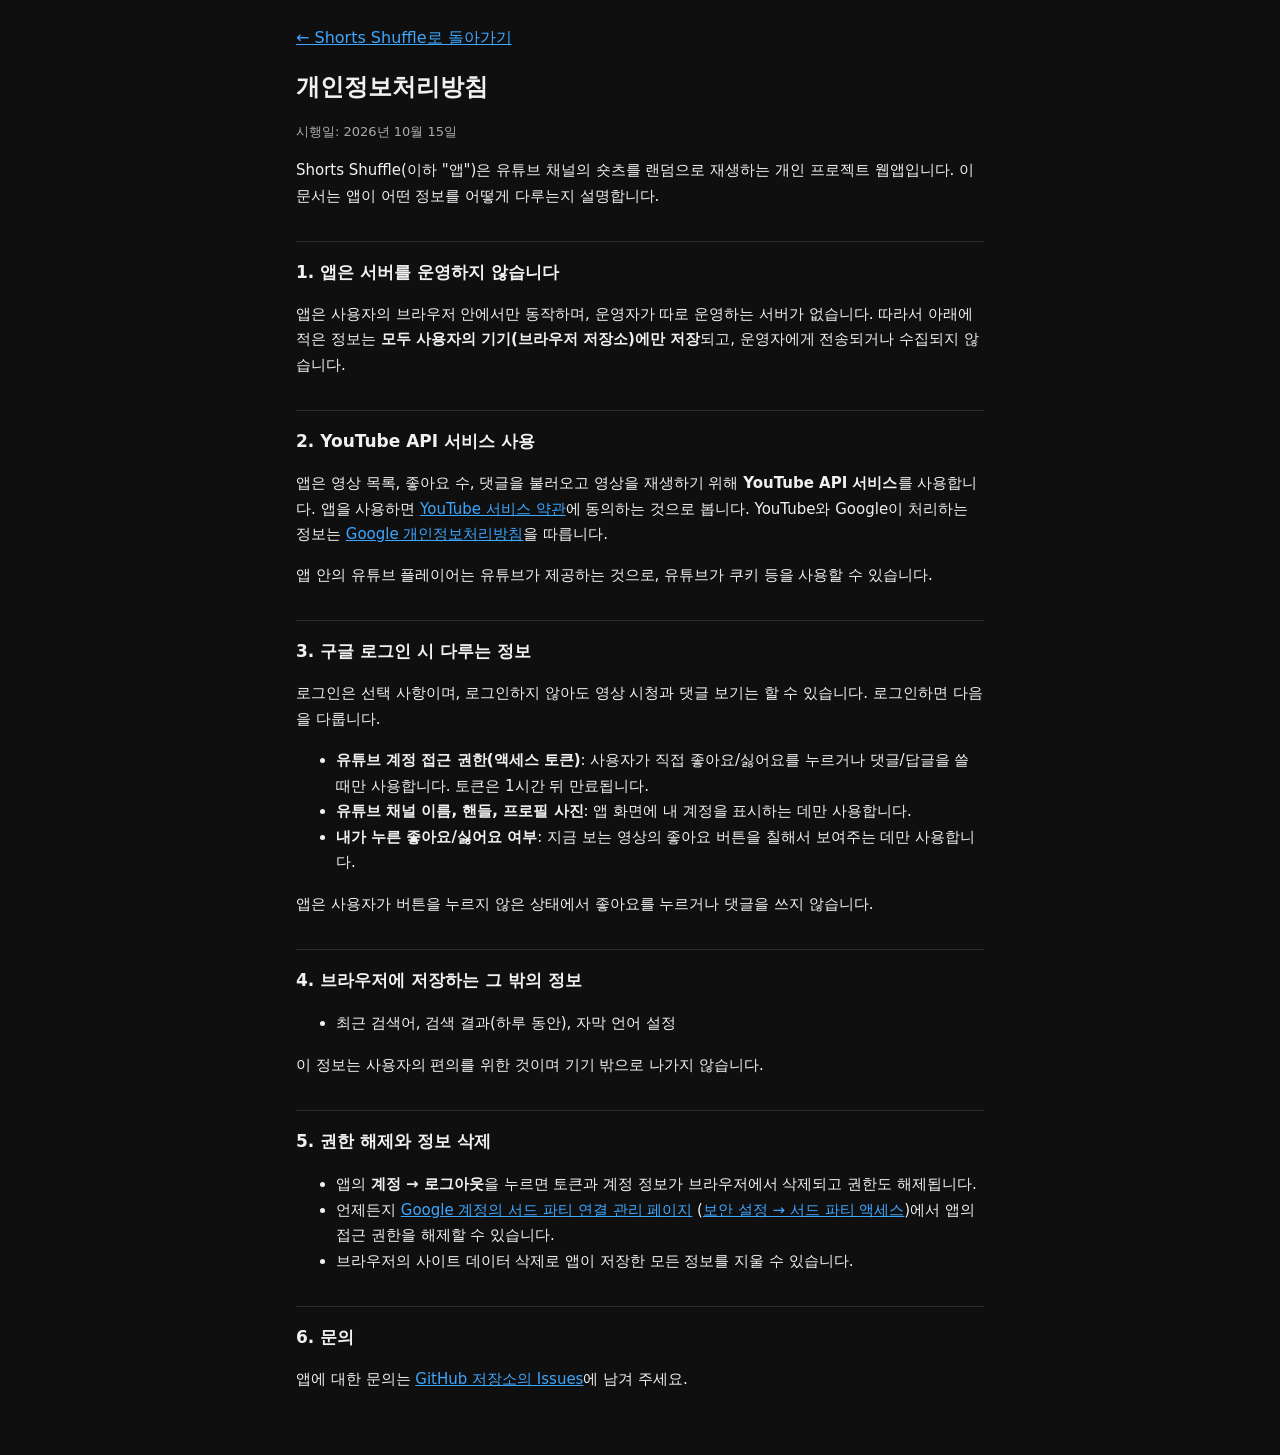
==== privacy.html @ 3e86a67e "구글 로그인 기능 추가 (클라이언트 ID 설정 전이라 아직 숨김) - auth.js: Google Identity Services 토큰 방식 로그인, 만료 시 조용히 다시 받기, " ====
<!doctype html>
<html lang="ko">
<head>
  <meta charset="utf-8">
  <meta name="viewport" content="width=device-width, initial-scale=1, viewport-fit=cover">
  <meta name="theme-color" content="#000000">
  <title>개인정보처리방침 - Shorts Shuffle</title>
  <link rel="icon" type="image/png" sizes="32x32" href="icons/favicon-32.png">
  <style>
    :root {
      --bg: #0f0f0f;
      --fg: #f1f1f1;
      --muted: #aaaaaa;
      --line: rgba(255, 255, 255, 0.12);
      --link: #3ea6ff;
    }

    * {
      box-sizing: border-box;
    }

    body {
      margin: 0;
      background: var(--bg);
      color: var(--fg);
      font-family: system-ui, -apple-system, "Apple SD Gothic Neo", "Noto Sans KR", sans-serif;
      line-height: 1.7;
    }

    main {
      max-width: 720px;
      margin: 0 auto;
      padding: calc(env(safe-area-inset-top) + 24px) 16px calc(env(safe-area-inset-bottom) + 48px);
    }

    h1 {
      margin: 16px 0 4px;
      font-size: 24px;
    }

    h2 {
      margin: 32px 0 8px;
      padding-top: 16px;
      border-top: 1px solid var(--line);
      font-size: 17px;
    }

    p,
    li {
      font-size: 15px;
    }

    .muted {
      color: var(--muted);
      font-size: 13px;
    }

    a {
      color: var(--link);
      overflow-wrap: anywhere;
    }
  </style>
</head>
<body>
  <main>
    <a href="./">← Shorts Shuffle로 돌아가기</a>
    <h1>개인정보처리방침</h1>
    <p class="muted">시행일: 2026년 10월 15일</p>

    <p>
      Shorts Shuffle(이하 "앱")은 유튜브 채널의 숏츠를 랜덤으로 재생하는 개인 프로젝트 웹앱입니다.
      이 문서는 앱이 어떤 정보를 어떻게 다루는지 설명합니다.
    </p>

    <h2>1. 앱은 서버를 운영하지 않습니다</h2>
    <p>
      앱은 사용자의 브라우저 안에서만 동작하며, 운영자가 따로 운영하는 서버가 없습니다.
      따라서 아래에 적은 정보는 <strong>모두 사용자의 기기(브라우저 저장소)에만 저장</strong>되고, 운영자에게 전송되거나 수집되지 않습니다.
    </p>

    <h2>2. YouTube API 서비스 사용</h2>
    <p>
      앱은 영상 목록, 좋아요 수, 댓글을 불러오고 영상을 재생하기 위해 <strong>YouTube API 서비스</strong>를 사용합니다.
      앱을 사용하면 <a href="https://www.youtube.com/t/terms" target="_blank" rel="noopener">YouTube 서비스 약관</a>에 동의하는 것으로 봅니다.
      YouTube와 Google이 처리하는 정보는 <a href="https://policies.google.com/privacy" target="_blank" rel="noopener">Google 개인정보처리방침</a>을 따릅니다.
    </p>
    <p>
      앱 안의 유튜브 플레이어는 유튜브가 제공하는 것으로, 유튜브가 쿠키 등을 사용할 수 있습니다.
    </p>

    <h2>3. 구글 로그인 시 다루는 정보</h2>
    <p>로그인은 선택 사항이며, 로그인하지 않아도 영상 시청과 댓글 보기는 할 수 있습니다. 로그인하면 다음을 다룹니다.</p>
    <ul>
      <li><strong>유튜브 계정 접근 권한(액세스 토큰)</strong>: 사용자가 직접 좋아요/싫어요를 누르거나 댓글/답글을 쓸 때만 사용합니다. 토큰은 1시간 뒤 만료됩니다.</li>
      <li><strong>유튜브 채널 이름, 핸들, 프로필 사진</strong>: 앱 화면에 내 계정을 표시하는 데만 사용합니다.</li>
      <li><strong>내가 누른 좋아요/싫어요 여부</strong>: 지금 보는 영상의 좋아요 버튼을 칠해서 보여주는 데만 사용합니다.</li>
    </ul>
    <p>앱은 사용자가 버튼을 누르지 않은 상태에서 좋아요를 누르거나 댓글을 쓰지 않습니다.</p>

    <h2>4. 브라우저에 저장하는 그 밖의 정보</h2>
    <ul>
      <li>최근 검색어, 검색 결과(하루 동안), 자막 언어 설정</li>
    </ul>
    <p>이 정보는 사용자의 편의를 위한 것이며 기기 밖으로 나가지 않습니다.</p>

    <h2>5. 권한 해제와 정보 삭제</h2>
    <ul>
      <li>앱의 <strong>계정 → 로그아웃</strong>을 누르면 토큰과 계정 정보가 브라우저에서 삭제되고 권한도 해제됩니다.</li>
      <li>
        언제든지 <a href="https://myaccount.google.com/connections" target="_blank" rel="noopener">Google 계정의 서드 파티 연결 관리 페이지</a>
        (<a href="https://security.google.com/settings/security/permissions" target="_blank" rel="noopener">보안 설정 → 서드 파티 액세스</a>)에서 앱의 접근 권한을 해제할 수 있습니다.
      </li>
      <li>브라우저의 사이트 데이터 삭제로 앱이 저장한 모든 정보를 지울 수 있습니다.</li>
    </ul>

    <h2>6. 문의</h2>
    <p>
      앱에 대한 문의는 <a href="https://github.com/cm0474-jpg/youtube-shorts-shuffle/issues" target="_blank" rel="noopener">GitHub 저장소의 Issues</a>에 남겨 주세요.
    </p>
  </main>
</body>
</html>
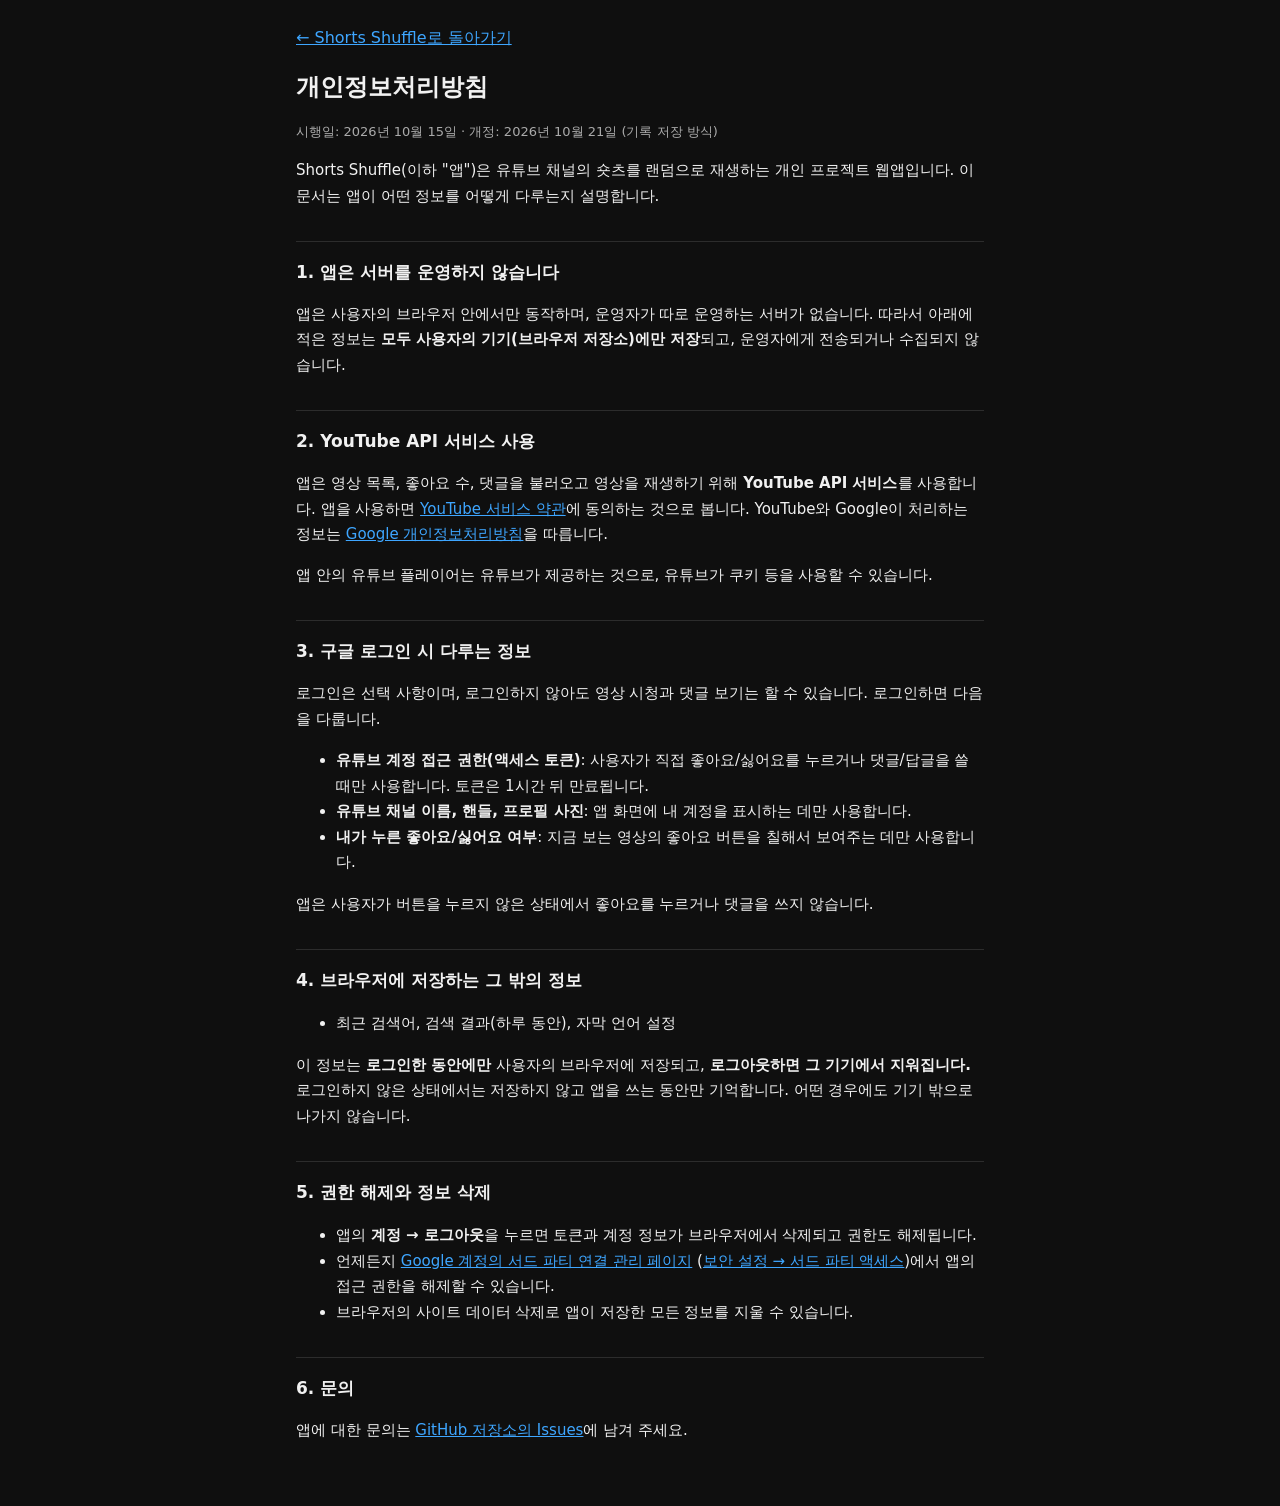
==== commit d30cd8f6: "#3 기록은 계정 단위로만: 로그인한 동안만 저장, 로그아웃하면 이 기기에서 삭제 - js/user-data.js: 최근 검색어·검색 결과 저장본·자막 설정의 저장을 한 곳에서 관" ====
--- a/privacy.html
+++ b/privacy.html
@@ -65,7 +65,7 @@
   <main>
     <a href="./">← Shorts Shuffle로 돌아가기</a>
     <h1>개인정보처리방침</h1>
-    <p class="muted">시행일: 2026년 10월 15일</p>
+    <p class="muted">시행일: 2026년 10월 15일 · 개정: 2026년 10월 21일 (기록 저장 방식)</p>
 
     <p>
       Shorts Shuffle(이하 "앱")은 유튜브 채널의 숏츠를 랜덤으로 재생하는 개인 프로젝트 웹앱입니다.
@@ -101,7 +101,10 @@
     <ul>
       <li>최근 검색어, 검색 결과(하루 동안), 자막 언어 설정</li>
     </ul>
-    <p>이 정보는 사용자의 편의를 위한 것이며 기기 밖으로 나가지 않습니다.</p>
+    <p>
+      이 정보는 <strong>로그인한 동안에만</strong> 사용자의 브라우저에 저장되고, <strong>로그아웃하면 그 기기에서 지워집니다.</strong>
+      로그인하지 않은 상태에서는 저장하지 않고 앱을 쓰는 동안만 기억합니다. 어떤 경우에도 기기 밖으로 나가지 않습니다.
+    </p>
 
     <h2>5. 권한 해제와 정보 삭제</h2>
     <ul>
